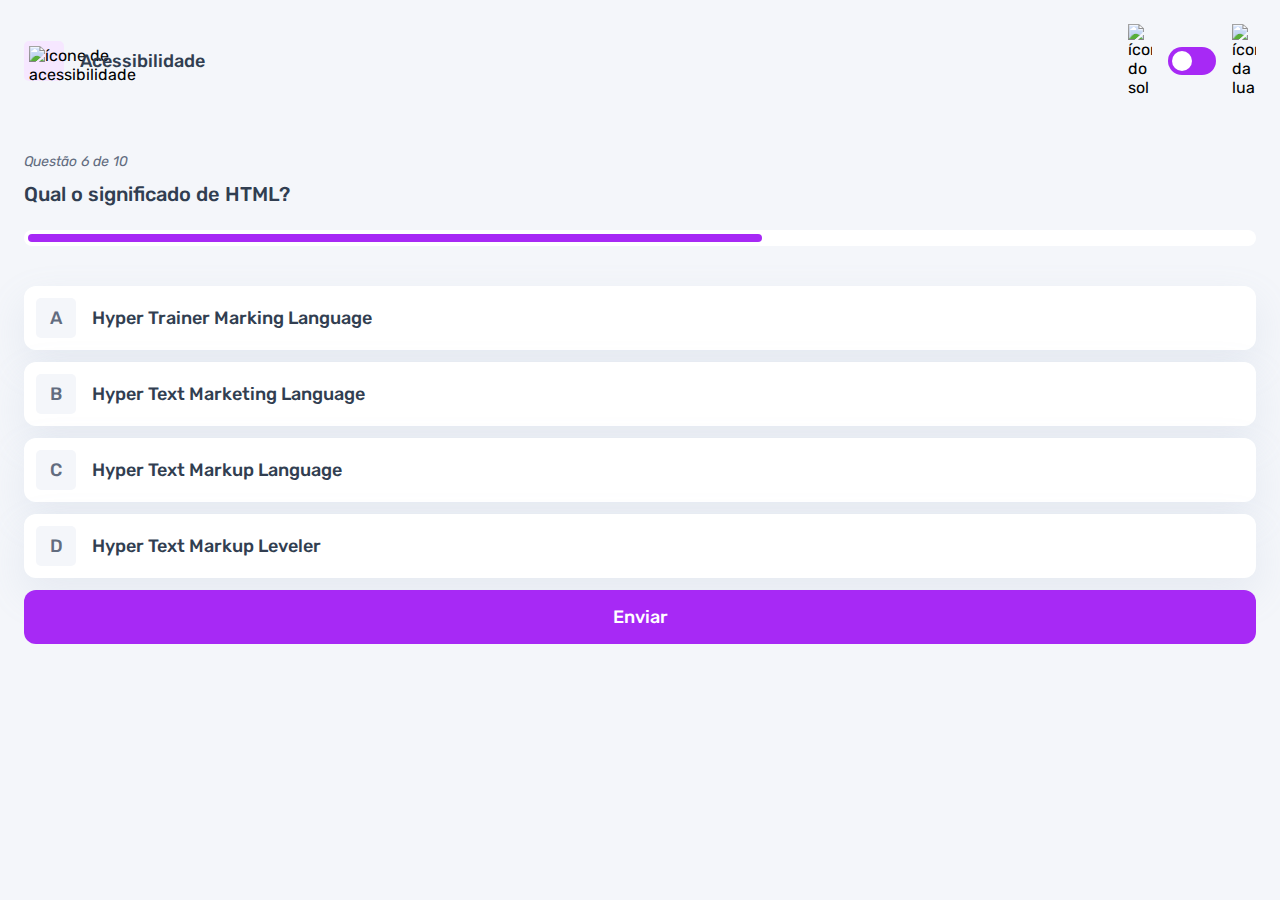
==== pages/quiz/quiz.html @ 14f44b0b "adicionado o efeito de seleção nas alternativas" ====
<!DOCTYPE html>
<html lang="en">
<head>
    <meta charset="UTF-8">
    <meta name="viewport" content="width=device-width, initial-scale=1.0">
    <link rel="preconnect" href="https://fonts.googleapis.com">
    <link rel="preconnect" href="https://fonts.gstatic.com" crossorigin>
    <link href="https://fonts.googleapis.com/css2?family=Rubik:ital,wght@0,300..900;1,300..900&display=swap" rel="stylesheet">
    <link rel="stylesheet" href="quiz.css">
    <title>Quiz App</title>
</head>
<body>
    <header>
        <div class="assunto">
            <div class="assunto_icone">
                <img src="../../assets/images/icon-accessibility.svg" alt="ícone de acessibilidade">
            </div>

            <h1>Acessibilidade</h1>
        </div>

        <div class="tema">
            <img src="../../assets/images/icon-sun-dark.svg" alt="ícone do sol">
            <button>
                <div></div>
            </button>
            <img src="../../assets/images/icon-moon-dark.svg" alt="ícone da lua">
        </div>
    </header>

    <main>
        <section class="pergunta">
            <p>Questão 6 de 10</p>

            <h2>Qual o significado de HTML?</h2>

            <div class="barra_progresso">
                <div></div>
            </div>
        </section>

        <section class="alternativas">
            <form action="">
                <label for="alternativa_a">
                    <input type="radio" id="alternativa_a" name="alternativa">

                    <div>
                        <span>A</span>
                        Hyper Trainer Marking Language
                    </div>
                </label>

                <label for="alternativa_b">
                    <input type="radio" id="alternativa_b" name="alternativa">

                    <div>
                        <span>B</span>
                        Hyper Text Marketing Language
                    </div>
                </label>

                <label for="alternativa_c">
                    <input type="radio" id="alternativa_c" name="alternativa">

                    <div>
                        <span>C</span>
                        Hyper Text Markup Language
                    </div>
                </label>

                <label for="alternativa_d">
                    <input type="radio" id="alternativa_d" name="alternativa">

                    <div>
                        <span>D</span>
                        Hyper Text Markup Leveler
                    </div>
                </label>
            </form>

            <button>Enviar</button>
        </section>
    </main>
</body>
</html>
---- pages/quiz/quiz.css ----
* {
    margin: 0;
    padding: 0;
    box-sizing: border-box;
    font-family: "Rubik", sans-serif;
    -webkit-font-smoothing: antialiased;
}

:root {
    --bg-color: #f4f6fa;
    --purple: #a729f5;
    --primary-text-color: #313e51;
    --secondary-text-color: #626c7f;
    --button-bg: #fff;
    --shadow: 0px 16px 40px 0px rgba(143, 160, 193, 0.14);
    --bg-html: #fff1e9;
    --bg-css: #e0fdef;
    --bg-javascript: #ebf0ff;
    --bg-acessibilidade: #f6e7ff;
    --white: #fff;
    --bg-mobile: url(../../assets/images/pattern-background-mobile-light.svg);
    --bg-desktop: url(../../assets/images/pattern-background-desktop-light.svg);
}

body.escuro {
    --bg-color: #313e51;
    --bg-mobile: url(../../assets/images/pattern-background-mobile-dark.svg);
    --bg-desktop: url(../../assets/images/pattern-background-desktop-dark.svg);
    --primary-text-color: #fff;
    --secondary-text-color: #abc1e1;
    --button-bg: #3b4d66;
    --shadow: 0px 16px 40px 0px rgba(49, 62, 81, 0.14);
}

body {
    height: 100svh;
    background: var(--bg-mobile) var(--bg-color);
    background-repeat: no-repeat;
    background-size: cover;
}

header {
    display: flex;
    justify-content: space-between;
    padding: 16px 24px;
}

.assunto {
    display: flex;
    align-items: center;
    gap: 16px;
}

.assunto_icone {
    background: var(--bg-acessibilidade);
    width: 40px;
    height: 40px;
    padding: 5px;
    border-radius: 5px;
}

.assunto_icone img {
    width: 100%;
}

.assunto h1 {
    font-size: 18px;
    font-weight: 500;
    color: var(--primary-text-color);
}

.tema {
    padding: 8px 0;
    display: flex;
    align-items: center;
    gap: 8px;
}

.tema img {
    width: 16px;
}

.tema button {
    height: 20px;
    width: 32px;
    background: var(--purple);
    border: 0;
    border-radius: 999px;
    padding: 4px;
}

.tema button div {
    background: var(--white);
    width: 12px;
    height: 12px;
    border-radius: 999px;
}

main {
    padding: 32px 24px;
}

.pergunta {
    margin-bottom: 40px;
}

.pergunta p {
    font-style: italic;
    font-size: 14px;
    color: var(--secondary-text-color);
    margin-bottom: 12px;
}

.pergunta h2 {
    font-size: 20px;
    font-weight: 500;
    color: var(--primary-text-color);
    line-height: 24px;
    margin-bottom: 24px;
}

.barra_progresso {
    background: var(--button-bg);
    height: 16px;
    padding: 4px;
    border-radius: 999px;
}

.barra_progresso div {
    height: 100%;
    width: 60%;
    background: var(--purple);
    border-radius: 999px;
}

.alternativas form {
    display: flex;
    flex-direction: column;
    gap: 12px;
    margin-bottom: 12px;
}

.alternativas label {
    display: block;
    background: var(--button-bg);
    padding: 12px;
    font-size: 18px;
    font-weight: 500;
    border-radius: 12px;
    box-shadow: var(--shadow);
    color: var(--primary-text-color);
}

.alternativas label:has(input:checked) {
    outline: 3px solid var(--purple);

    & span {
        background: var(--purple);
        color: var(--white);
    }
}

.alternativas input {
    display: none;
}

.alternativas div {
    display: flex;
    align-items: center;
    gap: 16px;
}

.alternativas div span {
    display: block;
    width: 40px;
    height: 40px;
    background: var(--bg-color);
    border-radius: 5px;
    color: var(--secondary-text-color);

    display: flex;
    align-items: center;
    justify-content: center;
    flex-shrink: 0;
}

.alternativas button {
    padding: 16px;
    border-radius: 12px;
    border: none;
    background: var(--purple);
    color: var(--white);
    width: 100%;

    font-size: 18px;
    font-weight: 500;
}

@media(min-width: 1100px) {
    .tema {
        gap: 16px;
    }

    .tema img {
        width: 24px;
    }

    .tema button {
        width: 48px;
        height: 28px;
    }

    .tema button div {
        width: 20px;
        height: 20px;
    }
}
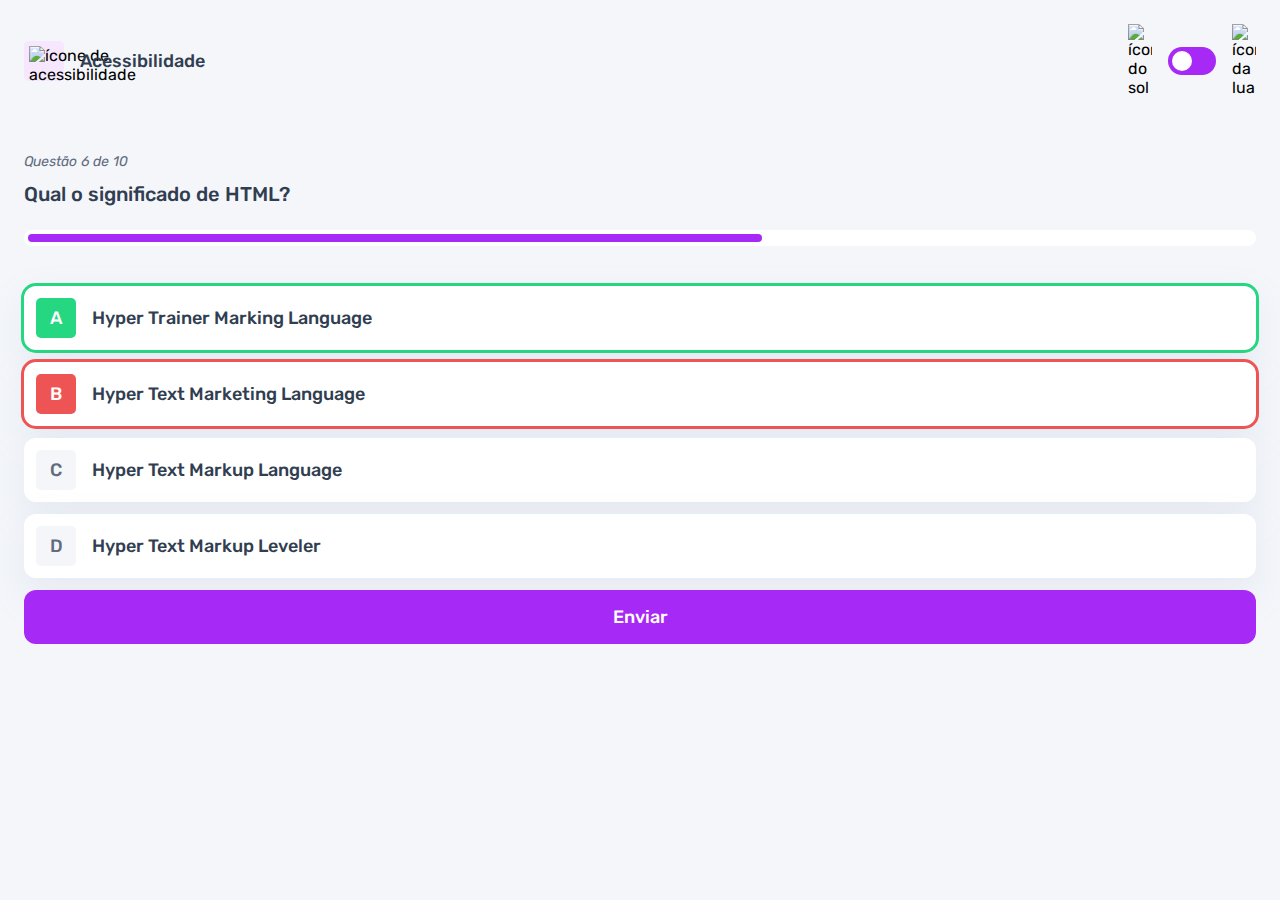
==== commit 0506fc5e: "adicionado o efeito para alternativas corretas e erradas" ====
--- a/pages/quiz/quiz.html
+++ b/pages/quiz/quiz.html
@@ -41,7 +41,7 @@
 
         <section class="alternativas">
             <form action="">
-                <label for="alternativa_a">
+                <label for="alternativa_a" id="correta">
                     <input type="radio" id="alternativa_a" name="alternativa">
 
                     <div>
@@ -50,7 +50,7 @@
                     </div>
                 </label>
 
-                <label for="alternativa_b">
+                <label for="alternativa_b" id="errada">
                     <input type="radio" id="alternativa_b" name="alternativa">
 
                     <div>
--- a/pages/quiz/quiz.css
+++ b/pages/quiz/quiz.css
@@ -18,6 +18,8 @@
     --bg-javascript: #ebf0ff;
     --bg-acessibilidade: #f6e7ff;
     --white: #fff;
+    --green: #26d782;
+    --red: #ee5454;
     --bg-mobile: url(../../assets/images/pattern-background-mobile-light.svg);
     --bg-desktop: url(../../assets/images/pattern-background-desktop-light.svg);
 }
@@ -160,6 +162,24 @@
     }
 }
 
+.alternativas label#correta {
+    outline: 3px solid var(--green);
+
+    & span {
+        background: var(--green);
+        color: var(--white);
+    }
+}
+
+.alternativas label#errada {
+    outline: 3px solid var(--red);
+
+    & span {
+        background: var(--red);
+        color: var(--white);
+    }
+}
+
 .alternativas input {
     display: none;
 }
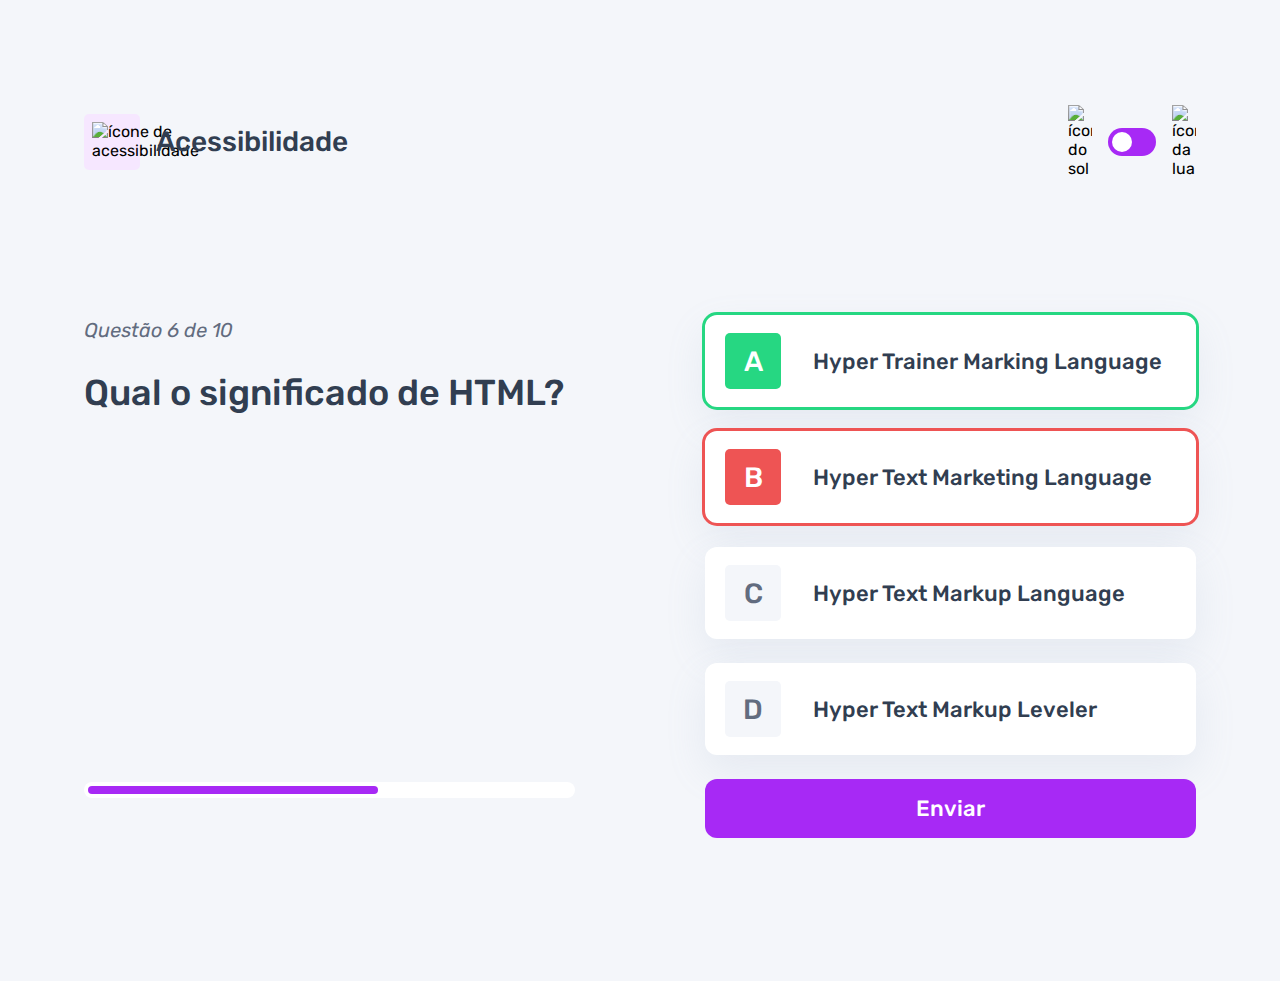
==== commit 614be438: "adicionada a responsividade para o desktop" ====
--- a/pages/quiz/quiz.html
+++ b/pages/quiz/quiz.html
@@ -30,10 +30,11 @@
 
     <main>
         <section class="pergunta">
-            <p>Questão 6 de 10</p>
+            <div>
+                <p>Questão 6 de 10</p>
 
-            <h2>Qual o significado de HTML?</h2>
-
+                <h2>Qual o significado de HTML?</h2>
+            </div>
             <div class="barra_progresso">
                 <div></div>
             </div>
--- a/pages/quiz/quiz.css
+++ b/pages/quiz/quiz.css
@@ -217,6 +217,22 @@
 }
 
 @media(min-width: 1100px) {
+    header {
+        margin-block: 81px;
+        max-width: 1160px;
+        margin-inline: auto;
+    }
+
+    .assunto_icone {
+        width: 56px;
+        height: 56px;
+        padding: 8px;
+    }
+
+    .assunto h1 {
+        font-size: 28px;
+    }
+
     .tema {
         gap: 16px;
     }
@@ -234,4 +250,57 @@
         width: 20px;
         height: 20px;
     }
+
+    main {
+        max-width: 1160px;
+        margin-inline: auto;
+
+        display: flex;
+        gap: 130px;
+    }
+
+    section {
+        width: 100%;
+    }
+
+    .pergunta {
+        display: flex;
+        flex-direction: column;
+        justify-content: space-between;
+    }
+
+    .pergunta p {
+        font-size: 20px;
+        line-height: 30px;
+        margin-bottom: 27px;
+    }
+
+    .pergunta h2 {
+        font-size: 36px;
+        line-height: 42px;
+    }
+
+    .alternativas form {
+        gap: 24px;
+        margin-bottom: 24px;
+    }
+
+    .alternativas label {
+        font-size: 22px;
+        padding: 18px 20px;
+    }
+
+    .alternativas div {
+        gap: 32px;
+    }
+
+    .alternativas div span {
+        width: 56px;
+        height: 56px;
+        font-size: 28px;
+    }
+
+    .alternativas button {
+        font-size: 22px;
+    }
 }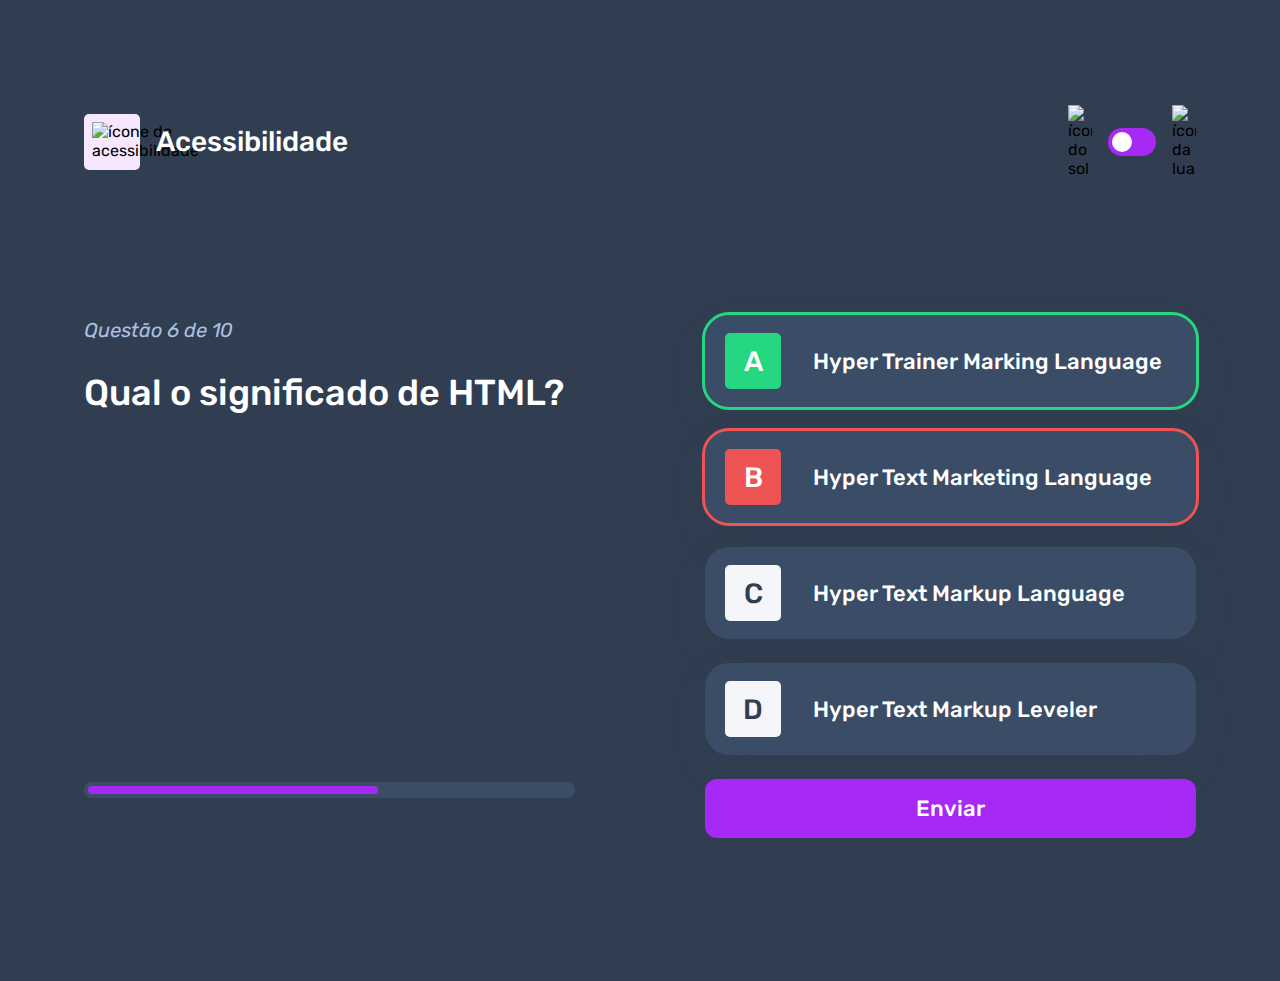
==== commit 132ba5d1: "ajuste das cores do tema dark" ====
--- a/pages/quiz/quiz.html
+++ b/pages/quiz/quiz.html
@@ -9,7 +9,7 @@
     <link rel="stylesheet" href="quiz.css">
     <title>Quiz App</title>
 </head>
-<body>
+<body class="escuro">
     <header>
         <div class="assunto">
             <div class="assunto_icone">
--- a/pages/quiz/quiz.css
+++ b/pages/quiz/quiz.css
@@ -8,7 +8,10 @@
 
 :root {
     --bg-color: #f4f6fa;
+    --bg-span: #f4f6fa;
+    --color-span: #626c7f;
     --purple: #a729f5;
+    --purple-hover: rgba(167, 41, 245, 0.7);
     --primary-text-color: #313e51;
     --secondary-text-color: #626c7f;
     --button-bg: #fff;
@@ -26,6 +29,7 @@
 
 body.escuro {
     --bg-color: #313e51;
+    --color-span: #313e51;
     --bg-mobile: url(../../assets/images/pattern-background-mobile-dark.svg);
     --bg-desktop: url(../../assets/images/pattern-background-desktop-dark.svg);
     --primary-text-color: #fff;
@@ -151,6 +155,14 @@
     border-radius: 12px;
     box-shadow: var(--shadow);
     color: var(--primary-text-color);
+    cursor: pointer;
+}
+
+.alternativas label:hover {
+    & span {
+        background: var(--bg-acessibilidade);
+        color: var(--purple);
+    }
 }
 
 .alternativas label:has(input:checked) {
@@ -194,9 +206,9 @@
     display: block;
     width: 40px;
     height: 40px;
-    background: var(--bg-color);
+    background: var(--bg-span);
     border-radius: 5px;
-    color: var(--secondary-text-color);
+    color: var(--color-span);
 
     display: flex;
     align-items: center;
@@ -214,6 +226,12 @@
 
     font-size: 18px;
     font-weight: 500;
+    transition: background 0.3s;
+}
+
+.alternativas button:hover {
+    background: var(--purple-hover);
+    cursor: pointer;
 }
 
 @media(min-width: 1100px) {
@@ -288,6 +306,7 @@
     .alternativas label {
         font-size: 22px;
         padding: 18px 20px;
+        border-radius: 24px;
     }
 
     .alternativas div {
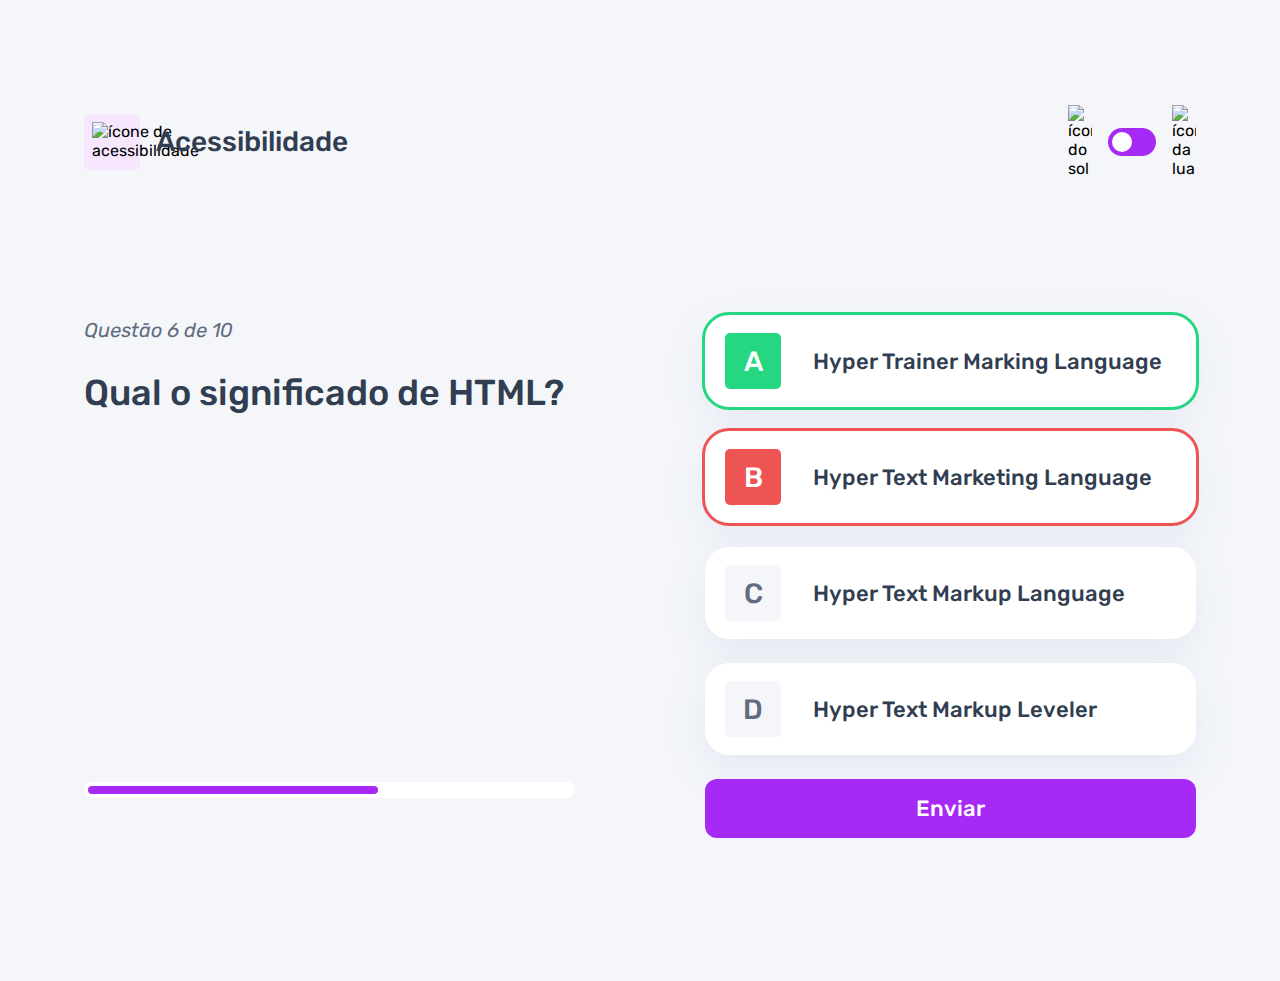
==== commit eba0ab61: "ajuste do fundo para o desktop no quiz.html" ====
--- a/pages/quiz/quiz.html
+++ b/pages/quiz/quiz.html
@@ -9,7 +9,7 @@
     <link rel="stylesheet" href="quiz.css">
     <title>Quiz App</title>
 </head>
-<body class="escuro">
+<body>
     <header>
         <div class="assunto">
             <div class="assunto_icone">
--- a/pages/quiz/quiz.css
+++ b/pages/quiz/quiz.css
@@ -235,6 +235,12 @@
 }
 
 @media(min-width: 1100px) {
+    body {
+        background: var(--bg-desktop) var(--bg-color);
+        background-size: cover;
+        background-repeat: no-repeat;
+    }
+
     header {
         margin-block: 81px;
         max-width: 1160px;
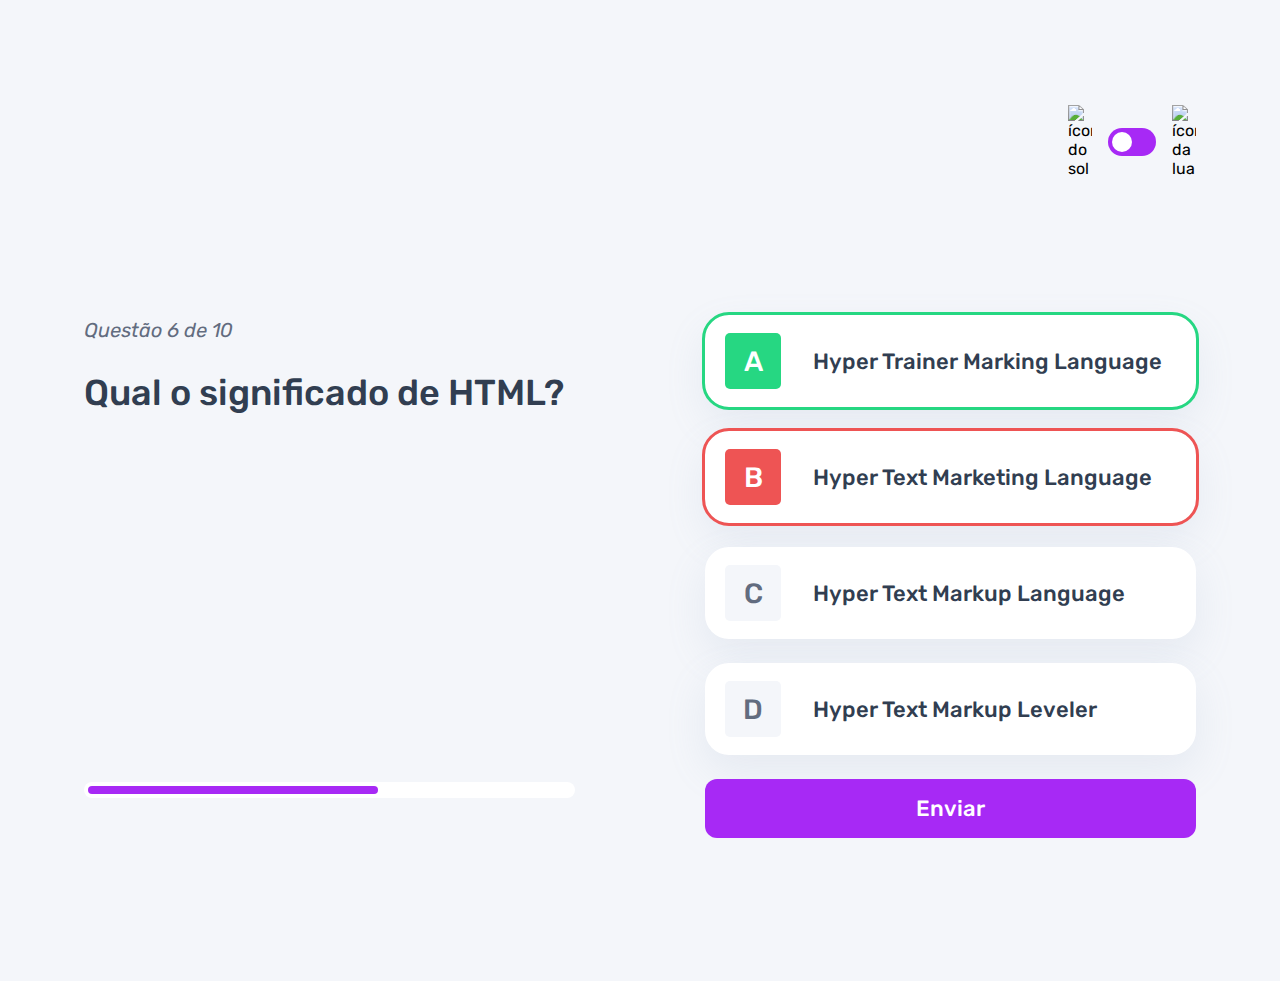
==== commit 4d8a8779: "alteração dinâmica do assunto da página" ====
--- a/pages/quiz/quiz.html
+++ b/pages/quiz/quiz.html
@@ -7,16 +7,17 @@
     <link rel="preconnect" href="https://fonts.gstatic.com" crossorigin>
     <link href="https://fonts.googleapis.com/css2?family=Rubik:ital,wght@0,300..900;1,300..900&display=swap" rel="stylesheet">
     <link rel="stylesheet" href="quiz.css">
+    <script src="./quiz.js" type="module" defer></script>
     <title>Quiz App</title>
 </head>
 <body>
     <header>
         <div class="assunto">
             <div class="assunto_icone">
-                <img src="../../assets/images/icon-accessibility.svg" alt="ícone de acessibilidade">
+                <img src="" alt="">
             </div>
 
-            <h1>Acessibilidade</h1>
+            <h1></h1>
         </div>
 
         <div class="tema">
--- a/pages/quiz/quiz.css
+++ b/pages/quiz/quiz.css
@@ -58,11 +58,26 @@
 }
 
 .assunto_icone {
-    background: var(--bg-acessibilidade);
     width: 40px;
     height: 40px;
     padding: 5px;
     border-radius: 5px;
+}
+
+.assunto_icone.html {
+    background: var(--bg-html);
+}
+
+.assunto_icone.css {
+    background: var(--bg-css);
+}
+
+.assunto_icone.javascript {
+    background: var(--bg-javascript);
+}
+
+.assunto_icone.acessibilidade {
+    background: var(--bg-acessibilidade);
 }
 
 .assunto_icone img {
@@ -268,6 +283,8 @@
     .tema button {
         width: 48px;
         height: 28px;
+        display: flex;
+        cursor: pointer;
     }
 
     .tema button div {
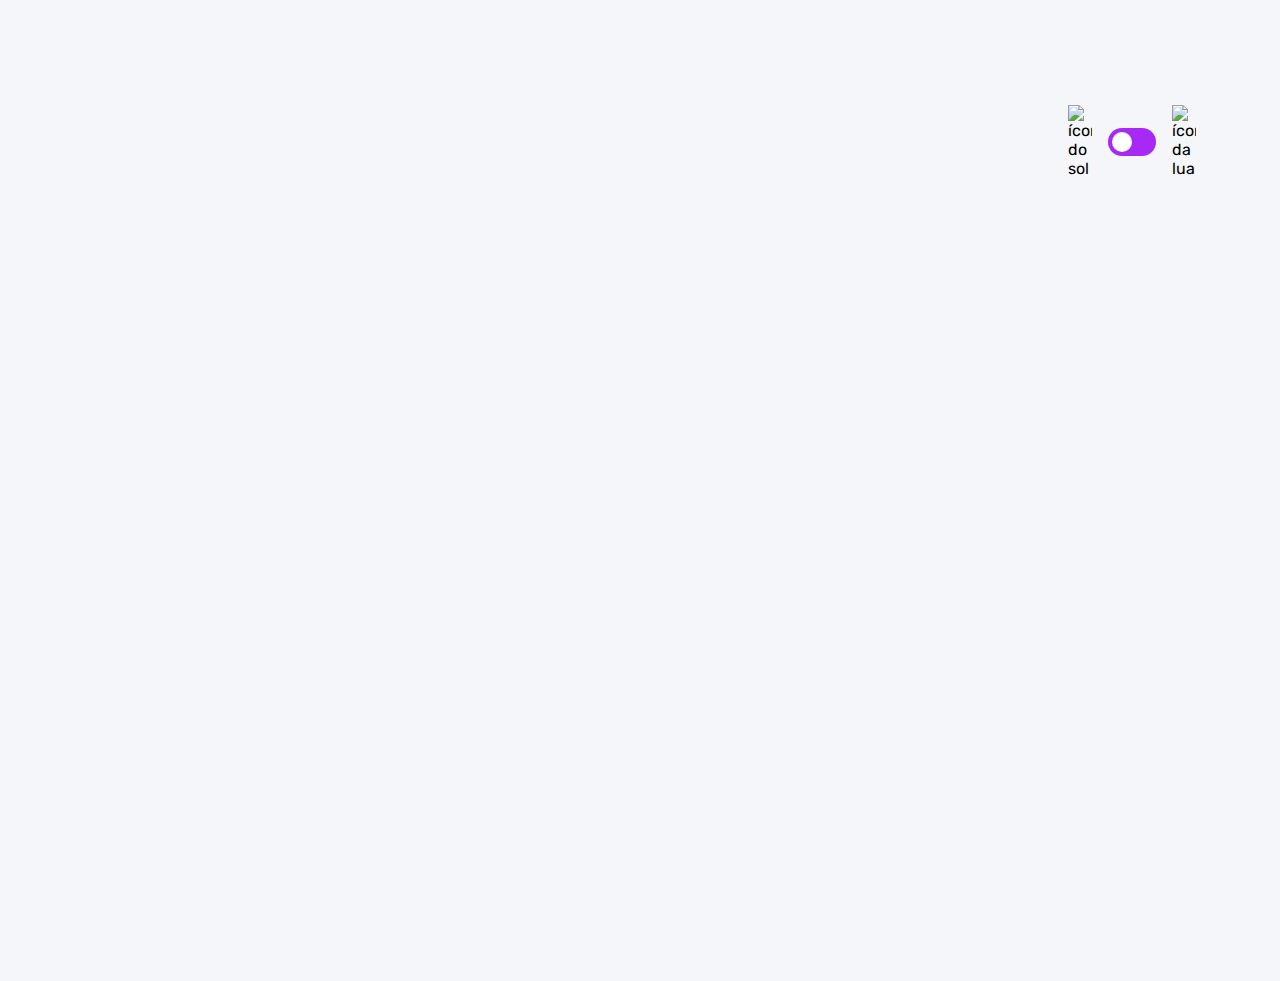
==== commit c217eb49: "adicionadas as funções de buscar as perguntas e mmontar as perguntas no html" ====
--- a/pages/quiz/quiz.html
+++ b/pages/quiz/quiz.html
@@ -30,58 +30,6 @@
     </header>
 
     <main>
-        <section class="pergunta">
-            <div>
-                <p>Questão 6 de 10</p>
-
-                <h2>Qual o significado de HTML?</h2>
-            </div>
-            <div class="barra_progresso">
-                <div></div>
-            </div>
-        </section>
-
-        <section class="alternativas">
-            <form action="">
-                <label for="alternativa_a" id="correta">
-                    <input type="radio" id="alternativa_a" name="alternativa">
-
-                    <div>
-                        <span>A</span>
-                        Hyper Trainer Marking Language
-                    </div>
-                </label>
-
-                <label for="alternativa_b" id="errada">
-                    <input type="radio" id="alternativa_b" name="alternativa">
-
-                    <div>
-                        <span>B</span>
-                        Hyper Text Marketing Language
-                    </div>
-                </label>
-
-                <label for="alternativa_c">
-                    <input type="radio" id="alternativa_c" name="alternativa">
-
-                    <div>
-                        <span>C</span>
-                        Hyper Text Markup Language
-                    </div>
-                </label>
-
-                <label for="alternativa_d">
-                    <input type="radio" id="alternativa_d" name="alternativa">
-
-                    <div>
-                        <span>D</span>
-                        Hyper Text Markup Leveler
-                    </div>
-                </label>
-            </form>
-
-            <button>Enviar</button>
-        </section>
     </main>
 </body>
 </html>--- a/pages/quiz/quiz.css
+++ b/pages/quiz/quiz.css
@@ -149,7 +149,6 @@
 
 .barra_progresso div {
     height: 100%;
-    width: 60%;
     background: var(--purple);
     border-radius: 999px;
 }
